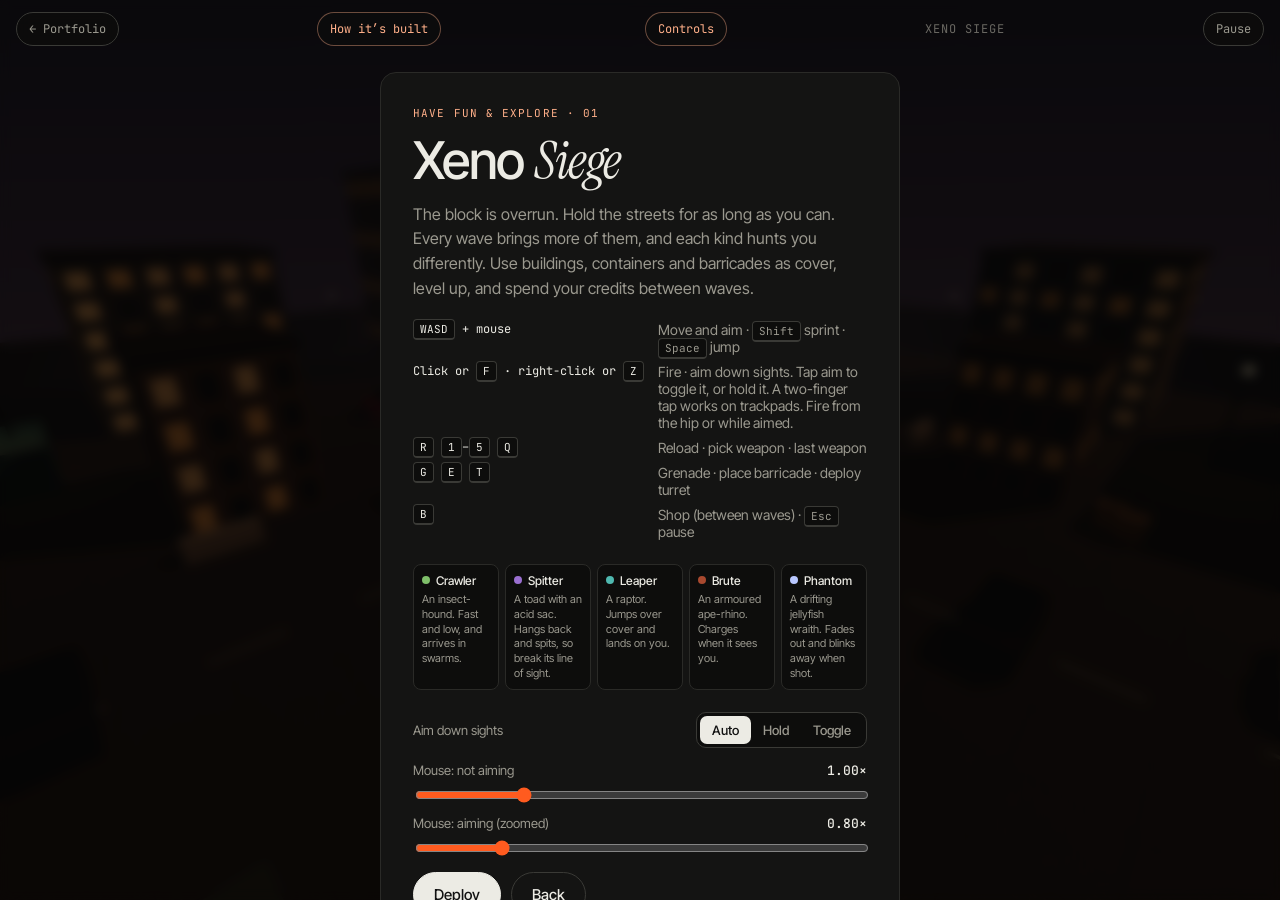
==== games/alien.html @ 5cef5461 "Portfolio site with six browser games Software engineer portfolio: profile, selected work (editable " ====
<!doctype html>
<html lang="en">
<head>
  <meta charset="utf-8">
  <meta name="viewport" content="width=device-width, initial-scale=1, maximum-scale=1, user-scalable=no">
  <title>Xeno Siege — Austin Okezie</title>
  <meta name="description" content="A first-person alien survival shooter: endless waves, five alien types, levels, perks, a shop and cover.">
  <meta name="theme-color" content="#0d0d0c">
  <link rel="manifest" href="../manifest.webmanifest">
  <link rel="apple-touch-icon" href="../assets/icons/apple-touch-icon.png">
  <meta name="apple-mobile-web-app-capable" content="yes">
  <meta name="mobile-web-app-capable" content="yes">
  <meta name="apple-mobile-web-app-status-bar-style" content="black-translucent">
  <meta name="apple-mobile-web-app-title" content="Austin Okezie">
  <link rel="icon" href="../assets/favicon.svg" type="image/svg+xml">
  <link rel="preconnect" href="https://fonts.googleapis.com">
  <link rel="preconnect" href="https://fonts.gstatic.com" crossorigin>
  <link href="https://fonts.googleapis.com/css2?family=Instrument+Serif:ital@0;1&family=Inter+Tight:wght@400;500;600&family=JetBrains+Mono:wght@400;500&display=swap" rel="stylesheet">
  <link rel="stylesheet" href="../css/game.css">
  <link rel="stylesheet" href="../css/siege.css">
  <script type="importmap">{ "imports": { "three": "../vendor/three.module.min.js" } }</script>
</head>
<body data-game="siege">
  <canvas id="stage" aria-label="Xeno Siege game view"></canvas>

  <div class="topbar">
    <a class="back" href="../index.html#play">← Portfolio</a>
    <span class="title-chip">Xeno Siege</span>
    <button class="pill" id="pauseBtn">Pause</button>
  </div>

  <!-- HUD -->
  <div class="hud" id="hud" hidden>
    <div class="crosshair" id="crosshair"><i></i><i></i><i></i><i></i></div>
    <div class="hitmark" id="hitmark"></div>
    <div class="vignette" id="vignette"></div>
    <div class="banner" id="banner"></div>
    <div class="toast" id="toast"></div>

    <div class="hud-tl">
      <div class="wave">Wave <b id="hWave">1</b></div>
      <div class="sub" id="hWaveSub">Prepare</div>
    </div>
    <div class="hud-tr">
      <div class="cred"><span>Credits</span><b id="hCred">0</b></div>
      <div class="sub" id="hKills">0 kills</div>
    </div>

    <div class="hud-bl">
      <div class="bar hp"><span>HP</span><div><i id="hHp"></i></div><b id="hHpN">100</b></div>
      <div class="bar ar"><span>AR</span><div><i id="hAr"></i></div><b id="hArN">0</b></div>
      <div class="bar xp"><span>LV <b id="hLvl">1</b></span><div><i id="hXp"></i></div></div>
    </div>
    <div class="hud-br">
      <div class="weapon" id="hWeapon">Pistol</div>
      <div class="ammo"><b id="hMag">12</b><span id="hRes">/ ∞</span></div>
      <div class="slots" id="hSlots"></div>
      <div class="sub"><span id="hGren">0</span> grenades · <kbd>B</kbd> shop</div>
    </div>

    <div class="touch" id="touch" hidden>
      <div class="stick" id="stick"><i id="stickKnob"></i></div>
      <button class="tb fire" id="tFire">Fire</button>
      <button class="tb jump" id="tJump">Jump</button>
      <button class="tb crouch" id="tCrouch">Crouch</button>
      <button class="tb prone" id="tProne">Prone</button>
      <button class="tb reload" id="tReload">R</button>
      <button class="tb swap" id="tSwap">⇄</button>
      <button class="tb gren" id="tGren">G</button>
      <button class="tb shop" id="tShop">Shop</button>
      <button class="tb gyro" id="tGyro" aria-pressed="false">Gyro</button>
      <button class="tb ads" id="tAds" aria-pressed="false">Aim</button>
    </div>
  </div>

  <!-- START -->
  <div class="overlay" id="startScreen">
    <div class="panel">
      <p class="kicker">Have fun &amp; explore · 01</p>
      <h1>Xeno <em>Siege</em></h1>
      <p>The block is overrun. Hold the streets for as long as you can. Every wave brings more of them, and each kind hunts you differently. Use buildings, containers and barricades as cover, level up, and spend your credits between waves.</p>
      <dl class="keys">
        <dt><kbd>WASD</kbd> + mouse</dt><dd>Move and aim · <kbd>Shift</kbd> sprint · <kbd>Space</kbd> jump</dd>
        <dt>Click or <kbd>F</kbd> · right-click or <kbd>Z</kbd></dt><dd>Fire · aim down sights. Tap aim to toggle it, or hold it. A two-finger tap works on trackpads. Fire from the hip or while aimed.</dd>
        <dt><kbd>R</kbd> <kbd>1</kbd>–<kbd>5</kbd> <kbd>Q</kbd></dt><dd>Reload · pick weapon · last weapon</dd>
        <dt><kbd>G</kbd> <kbd>E</kbd> <kbd>T</kbd></dt><dd>Grenade · place barricade · deploy turret</dd>
        <dt><kbd>B</kbd></dt><dd>Shop (between waves) · <kbd>Esc</kbd> pause</dd>
      </dl>
      <div class="bestiary" id="bestiary"></div>
      <div class="aim-settings"></div>
      <div class="sens-settings"></div>
      <div class="mobile-opts" id="mobileOpts" hidden>
        <div class="gyro-settings"></div>
        <p class="hint">For the best experience, rotate your phone to landscape.</p>
      </div>
      <div class="actions">
        <button class="btn btn-solid" id="startBtn">Deploy</button>
        <a class="btn" href="../index.html#play">Back</a>
      </div>
    </div>
  </div>

  <!-- PAUSE -->
  <div class="overlay" id="pauseScreen" hidden>
    <div class="panel">
      <p class="kicker">Paused</p>
      <h2>Catch your breath.</h2>
      <p id="pauseStats"></p>
      <div class="aim-settings"></div>
      <div class="sens-settings"></div>
      <div class="mobile-opts" id="pauseMobile" hidden>
        <p class="kicker" style="margin:0">Gyro settings</p>
        <div class="gyro-settings"></div>
      </div>
      <div class="actions">
        <button class="btn btn-solid" id="resumeBtn">Resume</button>
        <button class="btn" id="restartBtn2">Restart</button>
      </div>
    </div>
  </div>

  <!-- SHOP -->
  <div class="overlay" id="shopScreen" hidden>
    <div class="panel panel-wide">
      <div class="shop-head">
        <div><p class="kicker">Supply depot</p><h2>Spend wisely.</h2></div>
        <div class="cred big"><span>Credits</span><b id="sCred">0</b></div>
      </div>
      <h3 class="shop-sec">Weapons</h3>
      <div class="shop-grid" id="shopWeapons"></div>
      <h3 class="shop-sec">Supplies &amp; deployables</h3>
      <div class="shop-grid" id="shopItems"></div>
      <div class="actions"><button class="btn btn-solid" id="shopClose">Back to the fight</button></div>
    </div>
  </div>

  <!-- PERK -->
  <div class="overlay" id="perkScreen" hidden>
    <div class="panel panel-wide">
      <p class="kicker">Level <span id="perkLvl">2</span></p>
      <h2>Choose an upgrade.</h2>
      <div class="perks" id="perks"></div>
    </div>
  </div>

  <!-- GAME OVER -->
  <div class="overlay" id="overScreen" hidden>
    <div class="panel">
      <p class="kicker">Overrun</p>
      <h2 id="overTitle">You held out.</h2>
      <div class="stats">
        <div><span>Wave</span><b id="fWave">1</b></div>
        <div><span>Kills</span><b id="fKills">0</b></div>
        <div><span>Level</span><b id="fLvl">1</b></div>
        <div><span>Score</span><b id="fScore">0</b></div>
        <div><span>Accuracy</span><b id="fAcc">0%</b></div>
        <div><span>Best wave</span><b id="fBest">0</b></div>
      </div>
      <div class="actions">
        <button class="btn btn-solid" id="restartBtn">Go again</button>
        <a class="btn" href="warehouse.html">Try the warehouse sim</a>
      </div>
    </div>
  </div>

  <div class="lockhint" id="lockHint" hidden>Click the game to capture the mouse</div>

  <div class="rotate" id="rotateHint" hidden>
    <div class="phone" aria-hidden="true"><i></i></div>
    <b>Rotate your phone</b>
    <span>Xeno Siege plays best in landscape: wider view, and room for both thumbs.</span>
    <button class="btn" id="rotateDismiss">Continue in portrait</button>
  </div>

  <script type="module" src="../js/siege.js"></script>
  <script type="module" src="../js/about.js"></script>
  <script type="module" src="../js/pwa.js"></script>
</body>
</html>
---- css/game.css ----
/* Shared styles for the two game pages */
:root {
  --bg: #0d0d0c; --bg-2: #141413; --bg-3: #1b1b19;
  --line: #2a2a27; --line-2: #3a3a36;
  --text: #ecebe4; --muted: #9b998f; --faint: #6a6862;
  --accent: #ff5b1f; --accent-2: #ffb08a; --ok: #8fd18a; --warn: #ffc857;
  --serif: "Instrument Serif", Georgia, serif;
  --sans: "Inter Tight", system-ui, -apple-system, "Segoe UI", sans-serif;
  --mono: "JetBrains Mono", ui-monospace, Menlo, monospace;
  color-scheme: dark;
}
* { box-sizing: border-box; }
html, body { margin: 0; height: 100%; }
body { background: var(--bg); color: var(--text); font-family: var(--sans); -webkit-font-smoothing: antialiased; }
a { color: inherit; }
em { font-family: var(--serif); font-style: italic; font-weight: 400; }
:focus-visible { outline: 2px solid var(--accent); outline-offset: 3px; border-radius: 4px; }

.topbar {
  position: fixed; top: 0; left: 0; right: 0; z-index: 20;
  display: flex; align-items: center; justify-content: space-between; gap: 12px;
  padding: 12px 16px; pointer-events: none;
}
.topbar > * { pointer-events: auto; }
.back {
  display: inline-flex; align-items: center; gap: 8px; text-decoration: none;
  font-family: var(--mono); font-size: 12px; color: var(--muted);
  padding: 8px 12px; border: 1px solid var(--line-2); border-radius: 999px; background: rgba(13,13,12,.7);
  backdrop-filter: blur(8px);
}
.back:hover { color: var(--text); border-color: var(--text); }
.title-chip { font-family: var(--mono); font-size: 12px; color: var(--faint); text-transform: uppercase; letter-spacing: .08em; }

.btn {
  display: inline-flex; align-items: center; justify-content: center; gap: 8px;
  padding: 12px 20px; border-radius: 999px; border: 1px solid var(--line-2);
  background: transparent; color: var(--text); font: 500 15px var(--sans); cursor: pointer;
  text-decoration: none; transition: background .2s, color .2s, border-color .2s, transform .1s;
}
.btn:hover { border-color: var(--text); }
.btn:active { transform: scale(.97); }
.btn-solid { background: var(--text); color: #111; border-color: var(--text); }
.btn-solid:hover { background: var(--accent); border-color: var(--accent); }

.overlay {
  position: fixed; inset: 0; z-index: 30;
  display: grid; place-items: center; padding: 72px 16px 24px;
  background: rgba(8,8,8,.72); backdrop-filter: blur(6px); -webkit-backdrop-filter: blur(6px);
  overflow-y: auto;
}
.overlay[hidden] { display: none; }
.panel {
  width: 100%; max-width: 520px;
  background: var(--bg-2); border: 1px solid var(--line); border-radius: 16px;
  padding: 32px;
}
.panel .kicker { font-family: var(--mono); font-size: 11px; text-transform: uppercase; letter-spacing: .1em; color: var(--accent-2); margin: 0 0 12px; }
.panel h1, .panel h2 { margin: 0 0 12px; font-weight: 500; letter-spacing: -.03em; line-height: 1.05; }
.panel h1 { font-size: clamp(36px, 7vw, 52px); }
.panel h2 { font-size: clamp(28px, 5vw, 40px); }
.panel p { color: var(--muted); margin: 0 0 20px; line-height: 1.55; }
.panel .actions { display: flex; gap: 10px; flex-wrap: wrap; margin-top: 8px; }
.keys { display: grid; grid-template-columns: auto 1fr; gap: 8px 14px; margin: 0 0 24px; font-size: 14px; color: var(--muted); }
.keys dt { font-family: var(--mono); font-size: 12px; color: var(--text); }
.keys dd { margin: 0; }
kbd { font-family: var(--mono); font-size: 11px; padding: 2px 6px; border: 1px solid var(--line-2); border-bottom-width: 2px; border-radius: 4px; background: var(--bg); }
[hidden] { display: none !important; }
.btn-solid kbd { background: transparent; color: inherit; border-color: rgba(0,0,0,.35); }

/* "How it's built" button + panel */
.about-btn { pointer-events: auto; font-family: var(--mono); font-size: 12px; color: var(--accent-2); background: rgba(13,13,12,.75); border: 1px solid rgba(255,176,138,.4); border-radius: 999px; padding: 8px 12px; cursor: pointer; }
.about-btn:hover { color: var(--text); border-color: var(--accent); }
.about-btn .short { display: none; }
.about { z-index: 70; }
.about-head { display: flex; justify-content: space-between; align-items: flex-start; gap: 12px; }
.about-head h2 { margin: 0; }
.close-x { background: none; border: 1px solid var(--line-2); color: var(--muted); border-radius: 999px; padding: 6px 12px; cursor: pointer; font: 12px var(--mono); }
.close-x:hover { color: var(--text); }
.about-list { display: grid; gap: 0; margin: 4px 0 18px; border-top: 1px solid var(--line); }
.about-list div { display: grid; grid-template-columns: 150px 1fr; gap: 14px; padding: 12px 0; border-bottom: 1px solid var(--line); }
.about-list dt { font-family: var(--mono); font-size: 11px; text-transform: uppercase; letter-spacing: .08em; color: var(--accent-2); padding-top: 2px; }
.about-list dd { margin: 0; color: var(--muted); font-size: 14px; line-height: 1.55; }
.about-chips { list-style: none; padding: 0; margin: 0 0 14px; display: flex; flex-wrap: wrap; gap: 6px; }
.about-chips li { font-family: var(--mono); font-size: 11px; padding: 4px 9px; border: 1px solid var(--line-2); border-radius: 999px; color: var(--muted); }
.panel .about-foot { font-size: 12px; color: var(--faint); margin: 0; }
@media (max-width: 640px) {
  .about-btn .full { display: none; } .about-btn .short { display: inline; font-style: italic; font-family: var(--serif); font-size: 15px; }
  .about-btn { width: 34px; height: 34px; padding: 0; }
  .about-list div { grid-template-columns: 1fr; gap: 4px; }
  .topbar .title-chip { display: none; }
}
.topbar { z-index: 40; }

/* shared gyro settings */
.gyro-settings { display: grid; gap: 12px; }
.gyro-settings .sens { display: grid; grid-template-columns: auto auto; justify-content: space-between; gap: 6px; font-size: 13px; color: var(--muted); }
.gyro-settings .sens b { font-family: var(--mono); color: var(--text); font-weight: 500; }
.gyro-settings .sens input { grid-column: 1 / -1; accent-color: var(--accent); width: 100%; }
.gyro-settings .inv { display: grid; grid-template-columns: 1fr 1fr; gap: 10px; }
.switch { display: flex; align-items: center; gap: 12px; font-size: 14px; color: var(--text); cursor: pointer; line-height: 1.4; }
.switch input { position: absolute; opacity: 0; width: 0; height: 0; }
.switch span { flex: none; width: 42px; height: 24px; border-radius: 999px; background: var(--line-2); position: relative; transition: background .2s; }
.switch span::after { content: ""; position: absolute; left: 3px; top: 3px; width: 18px; height: 18px; border-radius: 50%; background: var(--text); transition: transform .2s; }
.switch input:checked + span { background: var(--accent); }
.switch input:checked + span::after { transform: translateX(18px); }
.switch input:focus-visible + span { outline: 2px solid var(--accent); outline-offset: 2px; }
@media (max-width: 520px) { .gyro-settings .inv { grid-template-columns: 1fr; } }
/* overlays: centre when there is room, scroll from the top when the panel is taller than the screen */
.overlay { display: flex; flex-direction: column; align-items: center; }
.overlay > * { margin-top: auto; margin-bottom: auto; flex-shrink: 0; }

/* aim-down-sights reticle (shared by the shooters) */
.crosshair.ads i { opacity: 0; }
.crosshair::before, .crosshair::after { content: ""; position: absolute; border-radius: 50%; opacity: 0; transition: opacity .12s; }
.crosshair::before { width: 26px; height: 26px; left: -13px; top: -13px; border: 1px solid rgba(255,91,31,.55); }
.crosshair::after { width: 5px; height: 5px; left: -2.5px; top: -2.5px; background: #ff3b1f; box-shadow: 0 0 6px rgba(255,59,31,.9); }
.crosshair.ads::before, .crosshair.ads::after { opacity: 1; }
.aim-settings { display: flex; align-items: center; justify-content: space-between; gap: 12px; font-size: 13px; color: var(--muted); margin-bottom: 14px; }
.aim-settings .seg { display: inline-flex; border: 1px solid var(--line-2); border-radius: 10px; padding: 3px; background: var(--bg); }
.aim-settings .seg button { font: 500 13px var(--sans); padding: 6px 12px; border: 0; border-radius: 7px; background: transparent; color: var(--muted); cursor: pointer; }
.aim-settings .seg button[aria-pressed="true"] { background: var(--text); color: #111; }

.sens-settings { display: grid; gap: 10px; margin-bottom: 14px; }
.sens-settings .sens, .gyro-settings .sens { display: grid; grid-template-columns: 1fr auto; gap: 6px; font-size: 13px; color: var(--muted); margin: 0; }
.sens-settings .sens b { font-family: var(--mono); color: var(--text); font-weight: 500; }
.sens-settings .sens input { grid-column: 1 / -1; accent-color: var(--accent); width: 100%; }

/* controls panel + phone layout editor */
.controls-btn { margin-left: 6px; }
.ctl-h { font-size: 15px; font-weight: 500; margin: 18px 0 6px; }
.panel .ctl-note { font-size: 13px; color: var(--muted); margin: 0 0 10px; }
.keytable { width: 100%; border-collapse: collapse; font-size: 14px; margin-bottom: 12px; }
.keytable td { padding: 5px 6px; border-bottom: 1px solid var(--line); color: var(--muted); }
.keytable td:nth-child(n+2) { width: 120px; }
.keycap { width: 100%; font: 500 12px var(--mono); padding: 7px 8px; border-radius: 8px; border: 1px solid var(--line-2); border-bottom-width: 2px; background: var(--bg); color: var(--text); cursor: pointer; }
.keycap:hover { border-color: var(--accent); }
.keycap.listening { border-color: var(--warn); color: var(--warn); }
.layout-bar { position: fixed; top: 12px; left: 50%; transform: translateX(-50%); z-index: 80; display: flex; align-items: center; gap: 12px; background: rgba(13,13,12,.92); border: 1px solid var(--accent); border-radius: 999px; padding: 8px 10px 8px 16px; font-size: 13px; white-space: nowrap; }
.layout-bar[hidden] { display: none; }
.layout-bar label { display: flex; align-items: center; gap: 6px; color: var(--muted); }
.layout-bar input { width: 90px; accent-color: var(--accent); }
.layout-bar button { font: 500 12px var(--sans); padding: 6px 12px; border-radius: 999px; border: 1px solid var(--line-2); background: none; color: var(--text); cursor: pointer; }
.layout-bar button.done { background: var(--text); color: #111; border-color: var(--text); }
.layout-editing .overlay:not(.controls-ov) { display: none !important; }
.layout-editing .touch .tb, .layout-editing .touch .stick { outline: 2px dashed var(--warn); outline-offset: 3px; cursor: grab; }
.layout-editing .touch .tb[hidden] { display: block !important; opacity: .6; }
@media (max-width: 640px) { .layout-bar b { display: none; } }
---- css/siege.css ----
body { overflow: hidden; touch-action: none; user-select: none; -webkit-user-select: none; }
#stage { position: fixed; inset: 0; width: 100%; height: 100%; display: block; }
.pill { font-family: var(--mono); font-size: 12px; background: rgba(13,13,12,.7); color: var(--muted); border: 1px solid var(--line-2); border-radius: 999px; padding: 8px 12px; cursor: pointer; }
.pill:hover { color: var(--text); }

.hud { position: fixed; inset: 0; z-index: 10; pointer-events: none; font-family: var(--mono); color: var(--text); }
.hud[hidden] { display: none; }
.hud .sub { font-size: 11px; color: var(--muted); text-transform: uppercase; letter-spacing: .08em; margin-top: 4px; }

.crosshair { position: absolute; left: 50%; top: 50%; width: 0; height: 0; --g: 7px; transition: --g .1s; }
.crosshair i { position: absolute; background: rgba(236,235,228,.9); box-shadow: 0 0 2px #000; }
.crosshair i:nth-child(1) { width: 2px; height: 8px; left: -1px; top: calc(-8px - var(--g)); }
.crosshair i:nth-child(2) { width: 2px; height: 8px; left: -1px; top: var(--g); }
.crosshair i:nth-child(3) { width: 8px; height: 2px; top: -1px; left: calc(-8px - var(--g)); }
.crosshair i:nth-child(4) { width: 8px; height: 2px; top: -1px; left: var(--g); }
.hitmark { position: absolute; left: 50%; top: 50%; width: 22px; height: 22px; margin: -11px 0 0 -11px; opacity: 0; transform: rotate(45deg);
  background: linear-gradient(var(--text),var(--text)) center/2px 100% no-repeat, linear-gradient(var(--text),var(--text)) center/100% 2px no-repeat;
  -webkit-mask: radial-gradient(circle, transparent 5px, #000 6px); mask: radial-gradient(circle, transparent 5px, #000 6px); }
.hitmark.on { opacity: 1; transition: none; }
.hitmark.crit { background: linear-gradient(var(--accent),var(--accent)) center/2px 100% no-repeat, linear-gradient(var(--accent),var(--accent)) center/100% 2px no-repeat; }
.hitmark.fade { opacity: 0; transition: opacity .25s; }
.vignette { position: absolute; inset: 0; background: radial-gradient(ellipse at center, transparent 45%, rgba(200,30,10,.55)); opacity: 0; transition: opacity .4s; }
.vignette.on { opacity: 1; transition: none; }
.banner { position: absolute; top: 22%; left: 0; right: 0; text-align: center; font-family: var(--sans); font-size: clamp(28px, 5vw, 56px); font-weight: 500; letter-spacing: -.03em; opacity: 0; transition: opacity .4s, transform .4s; transform: translateY(8px); text-shadow: 0 2px 20px rgba(0,0,0,.6); }
.banner small { display: block; font-family: var(--mono); font-size: 12px; letter-spacing: .1em; text-transform: uppercase; color: var(--accent-2); margin-top: 8px; }
.banner.on { opacity: 1; transform: none; }
.toast { position: absolute; top: 34%; left: 0; right: 0; text-align: center; font-size: 13px; color: var(--ok); opacity: 0; transition: opacity .3s; }
.toast.on { opacity: 1; }

.hud-tl, .hud-tr, .hud-bl, .hud-br { position: absolute; }
.hud-tl { top: 64px; left: 20px; }
.hud-tr { top: 64px; right: 20px; text-align: right; }
.hud-bl { bottom: 20px; left: 20px; width: min(300px, 44vw); display: grid; gap: 8px; }
.hud-br { bottom: 20px; right: 20px; text-align: right; }
.wave { font-size: 12px; text-transform: uppercase; letter-spacing: .1em; color: var(--muted); }
.wave b { font-family: var(--sans); font-size: 34px; color: var(--text); font-weight: 500; letter-spacing: -.02em; margin-left: 6px; }
.cred span { display: block; font-size: 10px; text-transform: uppercase; letter-spacing: .1em; color: var(--muted); }
.cred b { font-family: var(--sans); font-size: 28px; font-weight: 500; color: var(--warn); font-variant-numeric: tabular-nums; }
.bar { display: grid; grid-template-columns: 44px 1fr 34px; align-items: center; gap: 8px; font-size: 11px; color: var(--muted); }
.bar > div { height: 8px; background: rgba(255,255,255,.08); border-radius: 2px; overflow: hidden; }
.bar i { display: block; height: 100%; width: 100%; transition: width .15s; }
.bar.hp i { background: var(--ok); } .bar.hp.low i { background: var(--accent); }
.bar.ar i { background: #8ab4ff; }
.bar.xp { grid-template-columns: 44px 1fr; }
.bar.xp i { background: var(--warn); }
.bar b { color: var(--text); font-weight: 500; text-align: right; }
.weapon { font-size: 12px; text-transform: uppercase; letter-spacing: .1em; color: var(--accent-2); }
.ammo b { font-family: var(--sans); font-size: 40px; font-weight: 500; letter-spacing: -.03em; font-variant-numeric: tabular-nums; }
.ammo span { font-size: 14px; color: var(--muted); margin-left: 6px; }
.ammo.empty b { color: var(--accent); }
.slots { display: flex; gap: 4px; justify-content: flex-end; margin-top: 6px; }
.slots i { font-style: normal; font-size: 10px; padding: 2px 6px; border: 1px solid var(--line-2); border-radius: 4px; color: var(--faint); }
.slots i.own { color: var(--muted); }
.slots i.cur { color: #111; background: var(--text); border-color: var(--text); }

.lockhint { position: fixed; left: 50%; top: 58%; transform: translateX(-50%); z-index: 12; font-family: var(--mono); font-size: 12px; color: var(--text); background: rgba(13,13,12,.8); border: 1px solid var(--line-2); padding: 8px 14px; border-radius: 999px; pointer-events: none; }
.lockhint[hidden] { display: none; }

/* panels */
.panel-wide { max-width: 760px; }
.stats { display: grid; grid-template-columns: repeat(3, 1fr); gap: 1px; background: var(--line); border: 1px solid var(--line); border-radius: 10px; overflow: hidden; margin: 0 0 24px; }
.stats div { background: var(--bg); padding: 14px; }
.stats span { display: block; font-family: var(--mono); font-size: 10px; text-transform: uppercase; letter-spacing: .08em; color: var(--faint); }
.stats b { font-size: 22px; font-weight: 500; font-variant-numeric: tabular-nums; }
.bestiary { display: grid; grid-template-columns: repeat(5, 1fr); gap: 6px; margin: 0 0 22px; }
.bestiary div { border: 1px solid var(--line); border-radius: 8px; padding: 8px; background: var(--bg); }
.bestiary b { display: flex; align-items: center; gap: 6px; font-size: 12px; font-weight: 500; }
.bestiary b i { width: 8px; height: 8px; border-radius: 50%; }
.bestiary span { display: block; font-size: 11px; color: var(--muted); line-height: 1.35; margin-top: 4px; }

.shop-head { display: flex; justify-content: space-between; align-items: flex-end; gap: 12px; }
.shop-head h2 { margin: 0; }
.cred.big { text-align: right; font-family: var(--mono); }
.shop-sec { font-family: var(--mono); font-size: 11px; font-weight: 500; text-transform: uppercase; letter-spacing: .1em; color: var(--faint); margin: 22px 0 10px; }
.shop-grid { display: grid; grid-template-columns: repeat(auto-fill, minmax(200px, 1fr)); gap: 8px; }
.item { text-align: left; background: var(--bg); border: 1px solid var(--line-2); border-radius: 10px; padding: 12px; color: var(--text); cursor: pointer; font: inherit; display: flex; flex-direction: column; gap: 4px; transition: border-color .15s, background .15s; }
.item:hover:not(:disabled) { border-color: var(--accent); }
.item:disabled { opacity: .45; cursor: default; }
.item .top { display: flex; justify-content: space-between; gap: 8px; }
.item b { font-weight: 500; font-size: 15px; }
.item .price { font-family: var(--mono); font-size: 12px; color: var(--warn); }
.item .desc { font-size: 12px; color: var(--muted); line-height: 1.4; }
.item.owned .price { color: var(--ok); }
.perks { display: grid; grid-template-columns: repeat(3, 1fr); gap: 10px; margin-top: 8px; }
.perk { text-align: left; background: var(--bg); border: 1px solid var(--line-2); border-radius: 12px; padding: 18px; color: var(--text); cursor: pointer; font: inherit; transition: border-color .15s, transform .15s; }
.perk:hover { border-color: var(--warn); transform: translateY(-2px); }
.perk b { display: block; font-size: 17px; font-weight: 500; margin-bottom: 6px; }
.perk span { font-size: 13px; color: var(--muted); line-height: 1.45; }
.perk kbd { float: right; }

/* touch */
.touch { position: absolute; inset: 0; pointer-events: none; }
.touch[hidden] { display: none; }
.stick { position: absolute; left: 24px; bottom: 120px; width: 120px; height: 120px; border-radius: 50%; border: 1px solid rgba(255,255,255,.2); background: rgba(255,255,255,.04); pointer-events: auto; }
.stick i { position: absolute; left: 50%; top: 50%; width: 48px; height: 48px; margin: -24px; border-radius: 50%; background: rgba(255,255,255,.18); }
.tb { position: absolute; pointer-events: auto; border-radius: 50%; border: 1px solid rgba(255,255,255,.25); background: rgba(13,13,12,.45); color: var(--text); font: 500 12px var(--mono); width: 56px; height: 56px; }
.tb.fire { right: 28px; bottom: 130px; width: 84px; height: 84px; border-color: var(--accent); color: var(--accent); font-size: 14px; }
.tb.jump { right: 124px; bottom: 112px; }
.tb.reload { right: 40px; bottom: 228px; }
.tb.swap { right: 112px; bottom: 186px; }
.tb.gren { right: 124px; bottom: 44px; width: 46px; height: 46px; }
.tb.shop { right: 28px; bottom: 56px; width: 64px; height: 40px; border-radius: 999px; }

@media (max-width: 760px) {
  .bestiary { grid-template-columns: 1fr 1fr; }
  .perks { grid-template-columns: 1fr; }
  .hud-bl { bottom: 12px; left: 12px; }
  .hud-br { top: 120px; bottom: auto; right: 12px; }
  .ammo b { font-size: 28px; }
  .stats { grid-template-columns: repeat(2, 1fr); }
}

/* touch layout: keep the right side free for buttons */
.touch-ui .hud-br { top: 50px; bottom: auto; left: 50%; right: auto; transform: translateX(-50%); text-align: center; }
.touch-ui .hud-br .slots, .touch-ui .hud-br .sub { display: none; }
.touch-ui .ammo b { font-size: 24px; }
.touch-ui .hud-tl, .touch-ui .hud-tr { top: 56px; }
.touch-ui .hud-tr .sub { display: none; }

/* mobile options, gyro, rotate prompt */
.mobile-opts { border: 1px solid var(--line); border-radius: 10px; padding: 12px 14px; margin: 0 0 18px; background: var(--bg); display: grid; gap: 10px; }
.mobile-opts .hint { margin: 0; font-size: 13px; color: var(--accent-2); }
.switch { display: flex; align-items: center; gap: 12px; font-size: 14px; color: var(--text); cursor: pointer; line-height: 1.4; }
.switch input { position: absolute; opacity: 0; width: 0; height: 0; }
.switch span { flex: none; width: 42px; height: 24px; border-radius: 999px; background: var(--line-2); position: relative; transition: background .2s; }
.switch span::after { content: ""; position: absolute; left: 3px; top: 3px; width: 18px; height: 18px; border-radius: 50%; background: var(--text); transition: transform .2s; }
.switch input:checked + span { background: var(--accent); }
.switch input:checked + span::after { transform: translateX(18px); }
.switch input:focus-visible + span { outline: 2px solid var(--accent); outline-offset: 2px; }
.sens { display: grid; gap: 6px; font-size: 13px; color: var(--muted); }
.sens input { accent-color: var(--accent); }
.tb.gyro { right: 196px; bottom: 44px; width: 64px; height: 40px; border-radius: 999px; font-size: 11px; }
.tb.gyro[aria-pressed="true"] { border-color: var(--ok); color: var(--ok); }
.rotate { position: fixed; inset: 0; z-index: 60; background: #0b0b0a; display: flex; flex-direction: column; align-items: center; justify-content: center; gap: 12px; padding: 24px; text-align: center; }
.rotate b { font-size: 22px; font-weight: 500; }
.rotate span { color: var(--muted); max-width: 30ch; line-height: 1.5; }
.rotate .btn { margin-top: 12px; }
.phone { width: 54px; height: 92px; border: 2px solid var(--text); border-radius: 10px; position: relative; animation: turn 2.2s ease-in-out infinite; margin-bottom: 10px; }
.phone i { position: absolute; left: 50%; bottom: 6px; width: 10px; height: 2px; margin-left: -5px; background: var(--text); border-radius: 2px; }
@keyframes turn { 0%, 20% { transform: rotate(0); } 50%, 75% { transform: rotate(-90deg); } 100% { transform: rotate(0); } }
@media (prefers-reduced-motion: reduce) { .phone { animation: none; transform: rotate(-90deg); } }
.tb.ads { right: 196px; bottom: 120px; width: 62px; height: 62px; }
.tb.ads[aria-pressed="true"] { border-color: var(--ok); color: var(--ok); }
.tb.crouch { right: 196px; bottom: 196px; font-size: 11px; }
.tb.prone { right: 268px; bottom: 150px; font-size: 11px; }
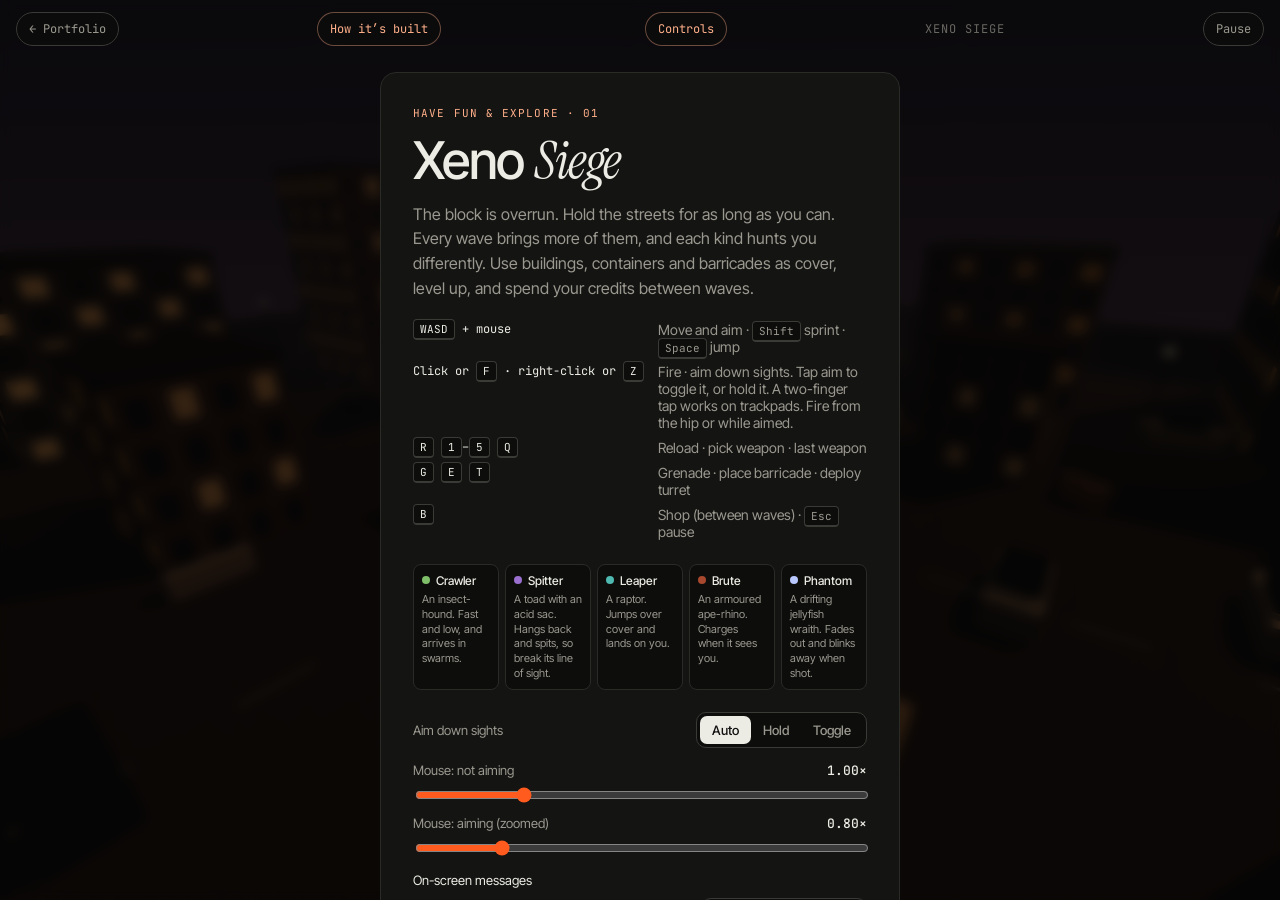
==== commit 972e5738: "Separate hip fire, aim and aim + fire controls; per-button sizes; adjustable on-screen messages - Th" ====
--- a/games/alien.html
+++ b/games/alien.html
@@ -60,7 +60,8 @@
 
     <div class="touch" id="touch" hidden>
       <div class="stick" id="stick"><i id="stickKnob"></i></div>
-      <button class="tb fire" id="tFire">Fire</button>
+      <button class="tb fire" id="tFire" aria-label="Hip fire">Hip<br>fire</button>
+      <button class="tb aimfire" id="tAimFire" aria-label="Aim and fire">Aim<br>+ fire</button>
       <button class="tb jump" id="tJump">Jump</button>
       <button class="tb crouch" id="tCrouch">Crouch</button>
       <button class="tb prone" id="tProne">Prone</button>
@@ -89,6 +90,7 @@
       <div class="bestiary" id="bestiary"></div>
       <div class="aim-settings"></div>
       <div class="sens-settings"></div>
+      <div class="notify-settings"></div>
       <div class="mobile-opts" id="mobileOpts" hidden>
         <div class="gyro-settings"></div>
         <p class="hint">For the best experience, rotate your phone to landscape.</p>
@@ -108,6 +110,7 @@
       <p id="pauseStats"></p>
       <div class="aim-settings"></div>
       <div class="sens-settings"></div>
+      <div class="notify-settings"></div>
       <div class="mobile-opts" id="pauseMobile" hidden>
         <p class="kicker" style="margin:0">Gyro settings</p>
         <div class="gyro-settings"></div>
--- a/css/game.css
+++ b/css/game.css
@@ -116,9 +116,9 @@
 .crosshair::after { width: 5px; height: 5px; left: -2.5px; top: -2.5px; background: #ff3b1f; box-shadow: 0 0 6px rgba(255,59,31,.9); }
 .crosshair.ads::before, .crosshair.ads::after { opacity: 1; }
 .aim-settings { display: flex; align-items: center; justify-content: space-between; gap: 12px; font-size: 13px; color: var(--muted); margin-bottom: 14px; }
-.aim-settings .seg { display: inline-flex; border: 1px solid var(--line-2); border-radius: 10px; padding: 3px; background: var(--bg); }
-.aim-settings .seg button { font: 500 13px var(--sans); padding: 6px 12px; border: 0; border-radius: 7px; background: transparent; color: var(--muted); cursor: pointer; }
-.aim-settings .seg button[aria-pressed="true"] { background: var(--text); color: #111; }
+.aim-settings .seg, .notify-settings .seg { display: inline-flex; border: 1px solid var(--line-2); border-radius: 10px; padding: 3px; background: var(--bg); }
+.aim-settings .seg button, .notify-settings .seg button { font: 500 13px var(--sans); padding: 6px 12px; border: 0; border-radius: 7px; background: transparent; color: var(--muted); cursor: pointer; }
+.aim-settings .seg button[aria-pressed="true"], .notify-settings .seg button[aria-pressed="true"] { background: var(--text); color: #111; }
 
 .sens-settings { display: grid; gap: 10px; margin-bottom: 14px; }
 .sens-settings .sens, .gyro-settings .sens { display: grid; grid-template-columns: 1fr auto; gap: 6px; font-size: 13px; color: var(--muted); margin: 0; }
@@ -141,7 +141,24 @@
 .layout-bar input { width: 90px; accent-color: var(--accent); }
 .layout-bar button { font: 500 12px var(--sans); padding: 6px 12px; border-radius: 999px; border: 1px solid var(--line-2); background: none; color: var(--text); cursor: pointer; }
 .layout-bar button.done { background: var(--text); color: #111; border-color: var(--text); }
+.layout-bar button[aria-pressed="true"] { border-color: var(--accent); color: var(--accent); }
+.layout-bar [data-selname] { display: inline-block; min-width: 72px; max-width: 110px; overflow: hidden; text-overflow: ellipsis; color: var(--text); }
+.layout-editing .touch .layout-sel { outline: 3px solid var(--accent) !important; outline-offset: 4px; }
 .layout-editing .overlay:not(.controls-ov) { display: none !important; }
 .layout-editing .touch .tb, .layout-editing .touch .stick { outline: 2px dashed var(--warn); outline-offset: 3px; cursor: grab; }
 .layout-editing .touch .tb[hidden] { display: block !important; opacity: .6; }
 @media (max-width: 640px) { .layout-bar b { display: none; } }
+
+/* on-screen messages: position and size chosen by the player (js/notify.js) */
+.toast[data-pos] { font-size: calc(13px * var(--toast-scale, 1)); text-shadow: 0 1px 3px rgba(0,0,0,.8); pointer-events: none; }
+.toast[data-pos="top"] { top: 15%; bottom: auto; }
+.toast[data-pos="middle"] { top: 32%; bottom: auto; }
+.toast[data-pos="bottom"] { top: auto; bottom: 24%; }
+.notify-settings { display: grid; gap: 10px; margin-bottom: 14px; }
+.notify-settings .ns-title { font-size: 13px; color: var(--text); }
+.notify-settings .ns-row { display: flex; align-items: center; justify-content: space-between; gap: 12px; font-size: 13px; color: var(--muted); flex-wrap: wrap; }
+.notify-settings .sens { display: grid; grid-template-columns: 1fr auto; gap: 6px; font-size: 13px; color: var(--muted); margin: 0; }
+.notify-settings .sens b { font-family: var(--mono); color: var(--text); font-weight: 500; }
+.notify-settings .sens input { grid-column: 1 / -1; accent-color: var(--accent); width: 100%; }
+/* aim + fire button (both shooters) */
+.tb.aimfire { width: 66px; height: 66px; border-color: var(--warn); color: var(--warn); font-size: 11px; line-height: 1.15; }
--- a/css/siege.css
+++ b/css/siege.css
@@ -143,3 +143,7 @@
 .tb.ads[aria-pressed="true"] { border-color: var(--ok); color: var(--ok); }
 .tb.crouch { right: 196px; bottom: 196px; font-size: 11px; }
 .tb.prone { right: 268px; bottom: 150px; font-size: 11px; }
+
+.tb.aimfire { right: 112px; bottom: 256px; }
+.toast[data-pos="top"] { top: 26%; } /* below the weapon/ammo readout */
+.toast[data-pos="middle"] { top: 38%; }
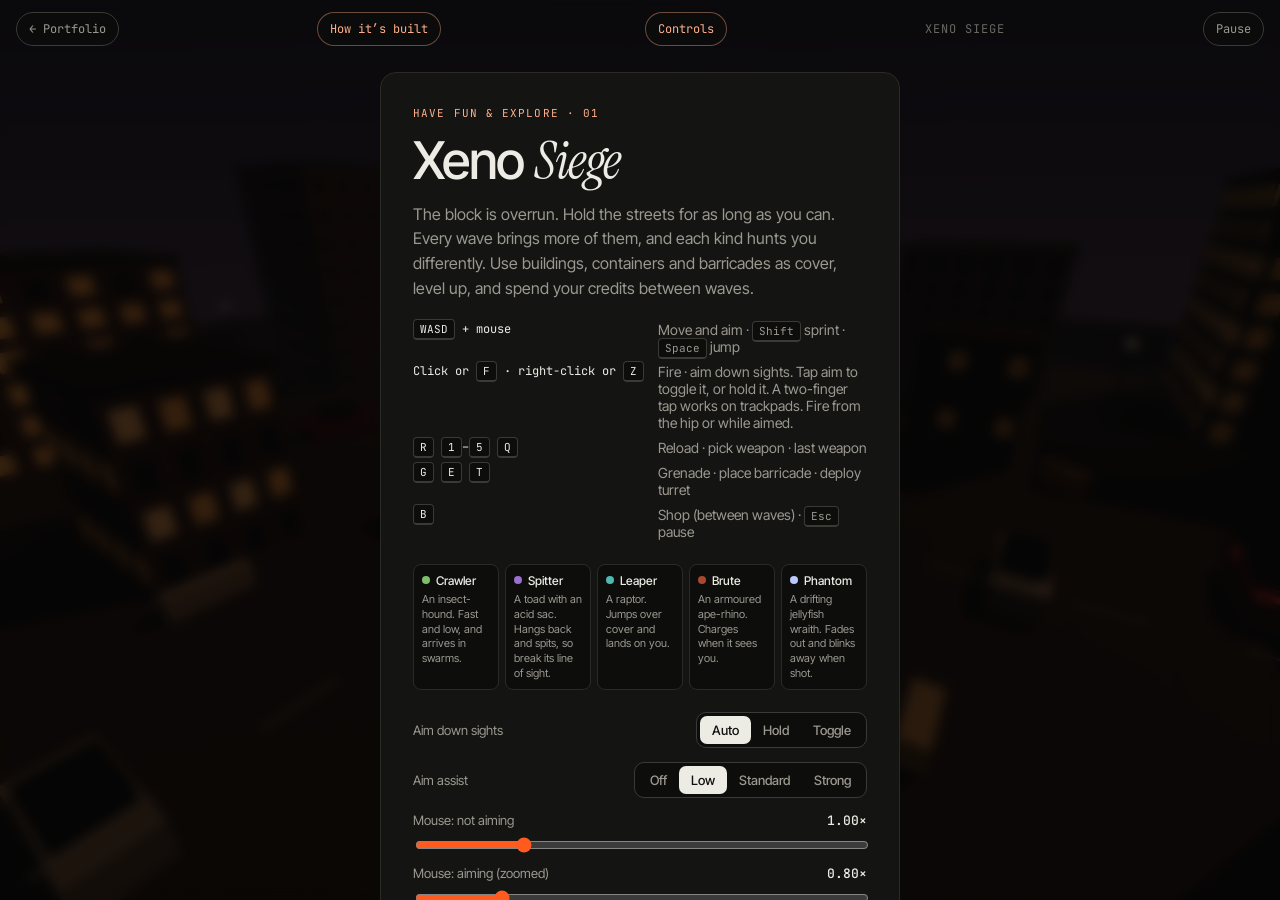
==== commit c9c72a5a: "Portfolio site with six browser games Software engineer portfolio focused on application security, w" ====
--- a/games/alien.html
+++ b/games/alien.html
@@ -6,12 +6,12 @@
   <title>Xeno Siege — Austin Okezie</title>
   <meta name="description" content="A first-person alien survival shooter: endless waves, five alien types, levels, perks, a shop and cover.">
   <meta name="theme-color" content="#0d0d0c">
-  <link rel="manifest" href="../manifest.webmanifest">
+  <link rel="manifest" href="alien.webmanifest">
   <link rel="apple-touch-icon" href="../assets/icons/apple-touch-icon.png">
   <meta name="apple-mobile-web-app-capable" content="yes">
   <meta name="mobile-web-app-capable" content="yes">
   <meta name="apple-mobile-web-app-status-bar-style" content="black-translucent">
-  <meta name="apple-mobile-web-app-title" content="Austin Okezie">
+  <meta name="apple-mobile-web-app-title" content="Xeno Siege">
   <link rel="icon" href="../assets/favicon.svg" type="image/svg+xml">
   <link rel="preconnect" href="https://fonts.googleapis.com">
   <link rel="preconnect" href="https://fonts.gstatic.com" crossorigin>
@@ -29,7 +29,6 @@
     <button class="pill" id="pauseBtn">Pause</button>
   </div>
 
-  <!-- HUD -->
   <div class="hud" id="hud" hidden>
     <div class="crosshair" id="crosshair"><i></i><i></i><i></i><i></i></div>
     <div class="hitmark" id="hitmark"></div>
@@ -74,7 +73,6 @@
     </div>
   </div>
 
-  <!-- START -->
   <div class="overlay" id="startScreen">
     <div class="panel">
       <p class="kicker">Have fun &amp; explore · 01</p>
@@ -89,6 +87,7 @@
       </dl>
       <div class="bestiary" id="bestiary"></div>
       <div class="aim-settings"></div>
+      <div class="assist-settings"></div>
       <div class="sens-settings"></div>
       <div class="notify-settings"></div>
       <div class="mobile-opts" id="mobileOpts" hidden>
@@ -102,13 +101,13 @@
     </div>
   </div>
 
-  <!-- PAUSE -->
   <div class="overlay" id="pauseScreen" hidden>
     <div class="panel">
       <p class="kicker">Paused</p>
       <h2>Catch your breath.</h2>
       <p id="pauseStats"></p>
       <div class="aim-settings"></div>
+      <div class="assist-settings"></div>
       <div class="sens-settings"></div>
       <div class="notify-settings"></div>
       <div class="mobile-opts" id="pauseMobile" hidden>
@@ -122,7 +121,6 @@
     </div>
   </div>
 
-  <!-- SHOP -->
   <div class="overlay" id="shopScreen" hidden>
     <div class="panel panel-wide">
       <div class="shop-head">
@@ -137,7 +135,6 @@
     </div>
   </div>
 
-  <!-- PERK -->
   <div class="overlay" id="perkScreen" hidden>
     <div class="panel panel-wide">
       <p class="kicker">Level <span id="perkLvl">2</span></p>
@@ -146,7 +143,6 @@
     </div>
   </div>
 
-  <!-- GAME OVER -->
   <div class="overlay" id="overScreen" hidden>
     <div class="panel">
       <p class="kicker">Overrun</p>
--- a/css/game.css
+++ b/css/game.css
@@ -1,4 +1,3 @@
-/* Shared styles for the two game pages */
 :root {
   --bg: #0d0d0c; --bg-2: #141413; --bg-3: #1b1b19;
   --line: #2a2a27; --line-2: #3a3a36;
@@ -66,8 +65,6 @@
 kbd { font-family: var(--mono); font-size: 11px; padding: 2px 6px; border: 1px solid var(--line-2); border-bottom-width: 2px; border-radius: 4px; background: var(--bg); }
 [hidden] { display: none !important; }
 .btn-solid kbd { background: transparent; color: inherit; border-color: rgba(0,0,0,.35); }
-
-/* "How it's built" button + panel */
 .about-btn { pointer-events: auto; font-family: var(--mono); font-size: 12px; color: var(--accent-2); background: rgba(13,13,12,.75); border: 1px solid rgba(255,176,138,.4); border-radius: 999px; padding: 8px 12px; cursor: pointer; }
 .about-btn:hover { color: var(--text); border-color: var(--accent); }
 .about-btn .short { display: none; }
@@ -90,8 +87,6 @@
   .topbar .title-chip { display: none; }
 }
 .topbar { z-index: 40; }
-
-/* shared gyro settings */
 .gyro-settings { display: grid; gap: 12px; }
 .gyro-settings .sens { display: grid; grid-template-columns: auto auto; justify-content: space-between; gap: 6px; font-size: 13px; color: var(--muted); }
 .gyro-settings .sens b { font-family: var(--mono); color: var(--text); font-weight: 500; }
@@ -105,27 +100,22 @@
 .switch input:checked + span::after { transform: translateX(18px); }
 .switch input:focus-visible + span { outline: 2px solid var(--accent); outline-offset: 2px; }
 @media (max-width: 520px) { .gyro-settings .inv { grid-template-columns: 1fr; } }
-/* overlays: centre when there is room, scroll from the top when the panel is taller than the screen */
 .overlay { display: flex; flex-direction: column; align-items: center; }
 .overlay > * { margin-top: auto; margin-bottom: auto; flex-shrink: 0; }
-
-/* aim-down-sights reticle (shared by the shooters) */
 .crosshair.ads i { opacity: 0; }
 .crosshair::before, .crosshair::after { content: ""; position: absolute; border-radius: 50%; opacity: 0; transition: opacity .12s; }
 .crosshair::before { width: 26px; height: 26px; left: -13px; top: -13px; border: 1px solid rgba(255,91,31,.55); }
 .crosshair::after { width: 5px; height: 5px; left: -2.5px; top: -2.5px; background: #ff3b1f; box-shadow: 0 0 6px rgba(255,59,31,.9); }
 .crosshair.ads::before, .crosshair.ads::after { opacity: 1; }
-.aim-settings { display: flex; align-items: center; justify-content: space-between; gap: 12px; font-size: 13px; color: var(--muted); margin-bottom: 14px; }
-.aim-settings .seg, .notify-settings .seg { display: inline-flex; border: 1px solid var(--line-2); border-radius: 10px; padding: 3px; background: var(--bg); }
-.aim-settings .seg button, .notify-settings .seg button { font: 500 13px var(--sans); padding: 6px 12px; border: 0; border-radius: 7px; background: transparent; color: var(--muted); cursor: pointer; }
-.aim-settings .seg button[aria-pressed="true"], .notify-settings .seg button[aria-pressed="true"] { background: var(--text); color: #111; }
+.aim-settings, .assist-settings { display: flex; align-items: center; justify-content: space-between; gap: 12px; font-size: 13px; color: var(--muted); margin-bottom: 14px; }
+.aim-settings .seg, .assist-settings .seg, .notify-settings .seg { display: inline-flex; border: 1px solid var(--line-2); border-radius: 10px; padding: 3px; background: var(--bg); }
+.aim-settings .seg button, .assist-settings .seg button, .notify-settings .seg button { font: 500 13px var(--sans); padding: 6px 12px; border: 0; border-radius: 7px; background: transparent; color: var(--muted); cursor: pointer; }
+.aim-settings .seg button[aria-pressed="true"], .assist-settings .seg button[aria-pressed="true"], .notify-settings .seg button[aria-pressed="true"] { background: var(--text); color: #111; }
 
 .sens-settings { display: grid; gap: 10px; margin-bottom: 14px; }
 .sens-settings .sens, .gyro-settings .sens { display: grid; grid-template-columns: 1fr auto; gap: 6px; font-size: 13px; color: var(--muted); margin: 0; }
 .sens-settings .sens b { font-family: var(--mono); color: var(--text); font-weight: 500; }
 .sens-settings .sens input { grid-column: 1 / -1; accent-color: var(--accent); width: 100%; }
-
-/* controls panel + phone layout editor */
 .controls-btn { margin-left: 6px; }
 .ctl-h { font-size: 15px; font-weight: 500; margin: 18px 0 6px; }
 .panel .ctl-note { font-size: 13px; color: var(--muted); margin: 0 0 10px; }
@@ -148,8 +138,6 @@
 .layout-editing .touch .tb, .layout-editing .touch .stick { outline: 2px dashed var(--warn); outline-offset: 3px; cursor: grab; }
 .layout-editing .touch .tb[hidden] { display: block !important; opacity: .6; }
 @media (max-width: 640px) { .layout-bar b { display: none; } }
-
-/* on-screen messages: position and size chosen by the player (js/notify.js) */
 .toast[data-pos] { font-size: calc(13px * var(--toast-scale, 1)); text-shadow: 0 1px 3px rgba(0,0,0,.8); pointer-events: none; }
 .toast[data-pos="top"] { top: 15%; bottom: auto; }
 .toast[data-pos="middle"] { top: 32%; bottom: auto; }
@@ -160,5 +148,7 @@
 .notify-settings .sens { display: grid; grid-template-columns: 1fr auto; gap: 6px; font-size: 13px; color: var(--muted); margin: 0; }
 .notify-settings .sens b { font-family: var(--mono); color: var(--text); font-weight: 500; }
 .notify-settings .sens input { grid-column: 1 / -1; accent-color: var(--accent); width: 100%; }
-/* aim + fire button (both shooters) */
 .tb.aimfire { width: 66px; height: 66px; border-color: var(--warn); color: var(--warn); font-size: 11px; line-height: 1.15; }
+.install-btn[hidden] { display: none; }
+.install-tip { position: fixed; top: 64px; left: 50%; transform: translateX(-50%); z-index: 90; width: min(340px, calc(100vw - 32px)); background: rgba(13,13,12,.96); border: 1px solid var(--accent); border-radius: 12px; padding: 12px 14px; font-size: 13px; line-height: 1.5; color: var(--text); }
+.install-tip[hidden] { display: none; }
--- a/css/siege.css
+++ b/css/siege.css
@@ -55,8 +55,6 @@
 
 .lockhint { position: fixed; left: 50%; top: 58%; transform: translateX(-50%); z-index: 12; font-family: var(--mono); font-size: 12px; color: var(--text); background: rgba(13,13,12,.8); border: 1px solid var(--line-2); padding: 8px 14px; border-radius: 999px; pointer-events: none; }
 .lockhint[hidden] { display: none; }
-
-/* panels */
 .panel-wide { max-width: 760px; }
 .stats { display: grid; grid-template-columns: repeat(3, 1fr); gap: 1px; background: var(--line); border: 1px solid var(--line); border-radius: 10px; overflow: hidden; margin: 0 0 24px; }
 .stats div { background: var(--bg); padding: 14px; }
@@ -87,8 +85,6 @@
 .perk b { display: block; font-size: 17px; font-weight: 500; margin-bottom: 6px; }
 .perk span { font-size: 13px; color: var(--muted); line-height: 1.45; }
 .perk kbd { float: right; }
-
-/* touch */
 .touch { position: absolute; inset: 0; pointer-events: none; }
 .touch[hidden] { display: none; }
 .stick { position: absolute; left: 24px; bottom: 120px; width: 120px; height: 120px; border-radius: 50%; border: 1px solid rgba(255,255,255,.2); background: rgba(255,255,255,.04); pointer-events: auto; }
@@ -109,15 +105,11 @@
   .ammo b { font-size: 28px; }
   .stats { grid-template-columns: repeat(2, 1fr); }
 }
-
-/* touch layout: keep the right side free for buttons */
 .touch-ui .hud-br { top: 50px; bottom: auto; left: 50%; right: auto; transform: translateX(-50%); text-align: center; }
 .touch-ui .hud-br .slots, .touch-ui .hud-br .sub { display: none; }
 .touch-ui .ammo b { font-size: 24px; }
 .touch-ui .hud-tl, .touch-ui .hud-tr { top: 56px; }
 .touch-ui .hud-tr .sub { display: none; }
-
-/* mobile options, gyro, rotate prompt */
 .mobile-opts { border: 1px solid var(--line); border-radius: 10px; padding: 12px 14px; margin: 0 0 18px; background: var(--bg); display: grid; gap: 10px; }
 .mobile-opts .hint { margin: 0; font-size: 13px; color: var(--accent-2); }
 .switch { display: flex; align-items: center; gap: 12px; font-size: 14px; color: var(--text); cursor: pointer; line-height: 1.4; }
@@ -145,5 +137,5 @@
 .tb.prone { right: 268px; bottom: 150px; font-size: 11px; }
 
 .tb.aimfire { right: 112px; bottom: 256px; }
-.toast[data-pos="top"] { top: 26%; } /* below the weapon/ammo readout */
+.toast[data-pos="top"] { top: 26%; }
 .toast[data-pos="middle"] { top: 38%; }
